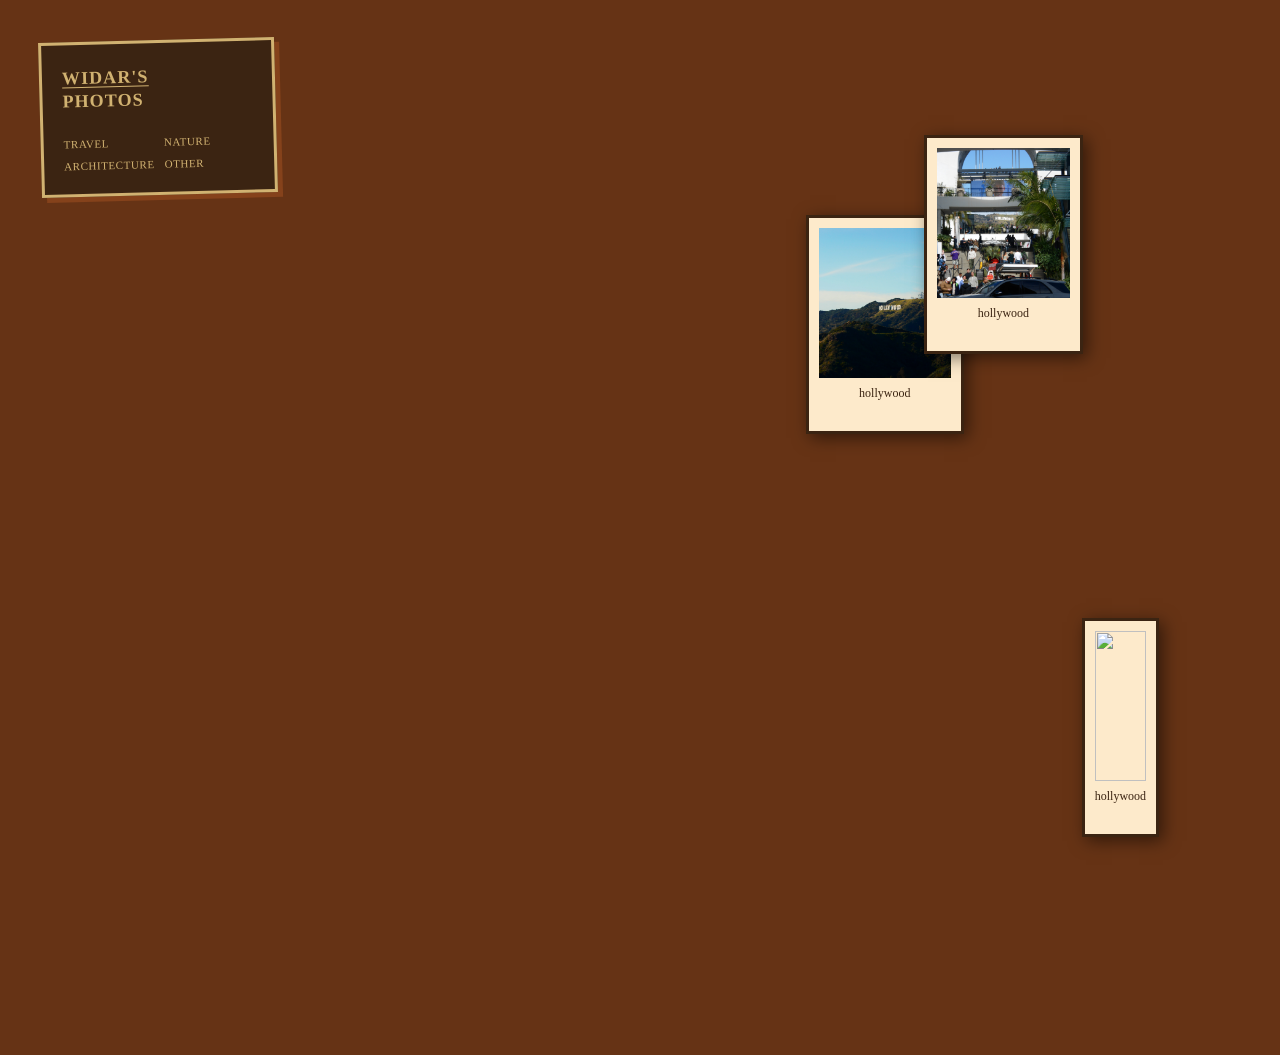
==== index.html @ 5199bc30 "Initial commit" ====
<!DOCTYPE html>
<html lang="en">

<head>
    <meta charset="UTF-8">
    <meta name="viewport" content="width=device-width, initial-scale=1.0">
    <title>Widar's Photos</title>
    <link rel="stylesheet" href="style.css">
    <link rel="icon" type="image/x-icon" href="2026_05_03_0xs_Kleki(2).png">
</head>

<body>
<div id="menu">
    <div id="menu-title">
        <span>Widar's</span>
        <span>Photos</span>
    </div>
    <div id="menu-links">
        <a href="#">travel</a>
        <a href="#">nature</a>
        <a href="#">architecture</a>
        <a href="#">other</a>
    </div>
</div>
    <div id="board">
        <div class="card">
            <img src="foton/HOLLYWOOD.JPG" />
            <div class="drawer">
                <p>Location: hollywood </p>
                <p>34°06'21"N 119°20'21"W</p>
                <p>Camera: Nikon coolpix s2700</p>
                <p>Settings: Auto</p>
            </div>
            <p class="caption">hollywood</p>
        </div>
        
        <div class="card">
            <img src="foton/HOLLYWOOD2.JPG" />
            <div class="drawer">
                <p>Location: hollywood </p>
                <p>34°06'21"N 119°20'21"W</p>
                <p>Camera: Nikon coolpix s2700</p>
                <p>Settings: Auto</p>
            </div>
            <p class="caption">hollywood</p>
            <div class="card">
                <img src="foton/KRKD.jpg" />
                <div class="drawer">
                    <p>Location: Central angeles </p>
                    <p>near 541 S. Spring Street</p>
                    <p>Camera: Nikon coolpix s2700</p>
                    <p>Settings: Auto</p>
                </div>
                <p class="caption">hollywood</p>
            </div>
            <div class="card">
                <img src="foton/BLOMMOR.JPG" />
                <div class="drawer">
                    <p>Location: somewhere around whittier </p>
                    <p>Camera: Nikon coolpix s2700</p>
                    <p>Settings: Auto</p>
                </div>
                <p class="caption">hollywood</p>
            </div>
            <div class="card">
                <img src="foton/hollywood.JPG" />
                <div class="drawer">
                    <p>Location: hollywood </p>
                    <p>34°06'21"N 119°20'21"W</p>
                    <p>Camera: Nikon coolpix s2700</p>
                    <p>Settings: Auto</p>
                </div>
                <p class="caption">hollywood</p>
            </div>
            <div class="card">
                <img src="foton/hollywood.JPG" />
                <div class="drawer">
                    <p>Location: hollywood </p>
                    <p>34°06'21"N 119°20'21"W</p>
                    <p>Camera: Nikon coolpix s2700</p>
                    <p>Settings: Auto</p>
                </div>
                <p class="caption">hollywood</p>
            </div>
    </div>

    <script src="script.js"></script>
</body>

</html>
---- style.css ----
@import url('https://fonts.cdnfonts.com/css/cooper-std');
body {
    margin: 0;
    background: #663315;
}

#board {
    width: 100vw;
    height: 100vh;
    position: relative;
}

.card {
    position: absolute;
    background: #fdeacb;
    padding: 10px 10px 30px;
    cursor: grab;
    box-shadow: 4px 4px 16px rgba(0, 0, 0, 0.5);
    border: #3b2412 solid 3px;
}

.card img {
    width: 100%;
    height: 150px;
    object-fit: cover;
    display: block;
    pointer-events: none;
}

.caption {
    text-align: center;
    font-size: 12px;
    color: #3b2412;
    margin: 8px 0 0;
    font-family: 'Cooper Std', 'Cooper Black', Georgia, serif;
}

.drawer {
    background: #3b2412;
    color: #D1B271;
    font-size: 11px;
    max-height: 0;
    overflow: hidden;
    transition: max-height 0.3s ease;
    font-family: 'Cooper Std', 'Cooper Black', Georgia, serif;
}

.drawer.open {
    max-height: 100px;
    padding: 8px;
}

#menu {
    position: absolute;
    top: 40px;
    left: 40px;
    background: #3b2412;
    color: #D1B271;
    padding: 22px 20px;
    width: 190px;
    z-index: 100;
    border: 3px solid #D1B271;
    box-shadow: 5px 5px 0px #85421b;
    transform: rotate(-1.5deg);
    cursor: default;
    font-family: cooper std, cooper black, georgia, serif;
}

#menu-title {
    display: flex;
    flex-direction: column;
    font-size: 18px;
    font-weight: bold;
    letter-spacing: 0.06em;
    text-transform: uppercase;
    margin-bottom: 24px;
    line-height: 1.3;
}

#menu-title span:first-child {
    text-decoration: underline;
    text-decoration-color: var(--gold);
    text-underline-offset: 3px;
}

#menu-links {
    display: grid;
    grid-template-columns: 1fr 1fr;
    gap: 10px;
}

#menu-links a {
    color: var(--gold);
    text-decoration: none;
    font-size: 11px;
    letter-spacing: 0.05em;
    text-transform: uppercase;
}

#menu-links a:hover {
    color: var(--cream);
    text-decoration: underline;
}

.card.expanded {
    width: 350px;
}

.card.expanded img {
    height: 400px;
}
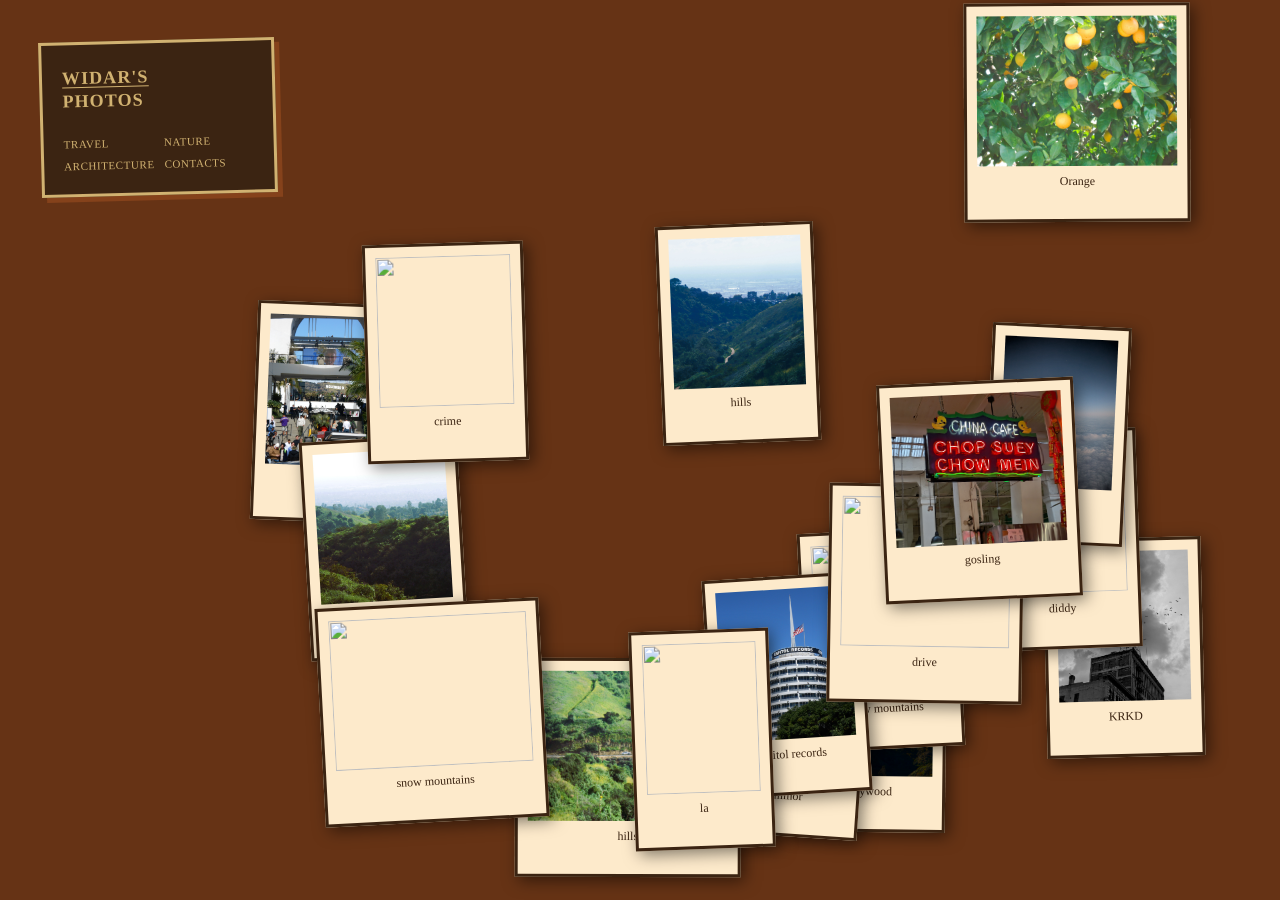
==== commit b0b3d16f: "WW" ====
--- a/index.html
+++ b/index.html
@@ -19,72 +19,208 @@
         <a href="#">travel</a>
         <a href="#">nature</a>
         <a href="#">architecture</a>
-        <a href="#">other</a>
+        <a href="#">contacts</a>
     </div>
 </div>
-    <div id="board">
-        <div class="card">
-            <img src="foton/HOLLYWOOD.JPG" />
-            <div class="drawer">
-                <p>Location: hollywood </p>
-                <p>34°06'21"N 119°20'21"W</p>
-                <p>Camera: Nikon coolpix s2700</p>
-                <p>Settings: Auto</p>
-            </div>
-            <p class="caption">hollywood</p>
-        </div>
-        
-        <div class="card">
-            <img src="foton/HOLLYWOOD2.JPG" />
-            <div class="drawer">
-                <p>Location: hollywood </p>
-                <p>34°06'21"N 119°20'21"W</p>
-                <p>Camera: Nikon coolpix s2700</p>
-                <p>Settings: Auto</p>
-            </div>
-            <p class="caption">hollywood</p>
-            <div class="card">
-                <img src="foton/KRKD.jpg" />
-                <div class="drawer">
-                    <p>Location: Central angeles </p>
-                    <p>near 541 S. Spring Street</p>
-                    <p>Camera: Nikon coolpix s2700</p>
-                    <p>Settings: Auto</p>
-                </div>
-                <p class="caption">hollywood</p>
-            </div>
-            <div class="card">
-                <img src="foton/BLOMMOR.JPG" />
-                <div class="drawer">
-                    <p>Location: somewhere around whittier </p>
-                    <p>Camera: Nikon coolpix s2700</p>
-                    <p>Settings: Auto</p>
-                </div>
-                <p class="caption">hollywood</p>
-            </div>
-            <div class="card">
-                <img src="foton/hollywood.JPG" />
-                <div class="drawer">
-                    <p>Location: hollywood </p>
-                    <p>34°06'21"N 119°20'21"W</p>
-                    <p>Camera: Nikon coolpix s2700</p>
-                    <p>Settings: Auto</p>
-                </div>
-                <p class="caption">hollywood</p>
-            </div>
-            <div class="card">
-                <img src="foton/hollywood.JPG" />
-                <div class="drawer">
-                    <p>Location: hollywood </p>
-                    <p>34°06'21"N 119°20'21"W</p>
-                    <p>Camera: Nikon coolpix s2700</p>
-                    <p>Settings: Auto</p>
-                </div>
-                <p class="caption">hollywood</p>
-            </div>
-    </div>
-
-    <script src="script.js"></script>
+
+<div id="board">
+
+
+    
+    <div class="card">
+        <img src="foton/HOLLYWOOD.JPG" />
+        <div class="drawer">
+            <p>Location: Hollywood</p>
+            <p>34°06'21"N 119°20'21"W</p>
+            <p>Camera: Nikon coolpix s2700</p>
+            <p>Settings: Auto</p>
+        </div>
+        <p class="caption">hollywood</p>
+    </div>
+
+
+    <div class="card">
+        <img src="foton/HOLLYWOOD2.JPG" />
+        <div class="drawer">
+            <p>Location: Hollywood</p>
+            <p>34°06'21"N 119°20'21"W</p>
+            <p>Camera: Nikon coolpix s2700</p>
+            <p>Settings: Auto</p>
+        </div>
+        <p class="caption">hollywood</p>
+    </div>
+
+   
+    <div class="card">
+        <img src="foton/KRKD.jpg" />
+        <div class="drawer">
+            <p>Location: Central LA</p>
+            <p>near 541 S. Spring Street</p>
+            <p>Camera: Nikon coolpix s2700</p>
+            <p>Settings: Auto</p>
+        </div>
+        <p class="caption">KRKD</p>
+    </div>
+
+   
+    <div class="card">
+        <img src="foton/BLOMMOR.JPG" />
+        <div class="drawer">
+            <p>Location: Whittier area</p>
+            <p>Camera: Nikon coolpix s2700</p>
+            <p>Settings: Auto</p>
+        </div>
+        <p class="caption">blommor</p>
+    </div>
+
+   
+    <div class="card">
+        <img src="foton/APELSIN.JPG" />
+        <div class="drawer">
+            <p>Location: somewhere near whittier</p>
+            <p>Camera: Nikon coolpix s2700</p>
+            <p>Settings: Auto</p>
+        </div>
+        <p class="caption">Orange</p>
+    </div>
+
+   
+    <div class="card">
+        <img src="foton/BERG1.JPG" />
+        <div class="drawer">
+            <p>Location: hills near whittier</p>
+            <p>Camera: Nikon coolpix s2700</p>
+            <p>Settings: Auto</p>
+        </div>
+        <p class="caption">hills</p>
+    </div>
+
+    
+    <div class="card">
+        <img src="foton/BERG2.JPG" />
+        <div class="drawer">
+            <p>Location: hills near whittier</p>
+            <p>Camera: Nikon coolpix s2700</p>
+            <p>Settings: Auto</p>
+        </div>
+        <p class="caption">hills</p>
+    </div>
+
+  
+    <div class="card">
+        <img src="foton/BERG3.JPG" />
+        <div class="drawer">
+            <p>Location: hills near whittier</p>
+            <p>Camera: Nikon coolpix s2700</p>
+            <p>Settings: Auto</p>
+        </div>
+        <p class="caption">hills</p>
+    </div>
+
+    
+    <div class="card">
+        <img src="foton/BERGISS.jpg" />
+        <div class="drawer">
+            <p>Location: between Billings and Salt lake city</p>
+            <p>Camera: Nikon coolpix s2700</p>
+            <p>Settings: Auto</p>
+        </div>
+        <p class="caption">snow mountains</p>
+    </div>
+
+    
+    <div class="card">
+        <img src="foton/BERGIS2S.jpg" />
+        <div class="drawer">
+            <p>Location: middle of nowhere</p>
+            <p>Camera: Nikon coolpix s2700</p>
+            <p>Settings: Auto</p>
+        </div>
+        <p class="caption">snow mountains</p>
+    </div>
+
+   
+    <div class="card">
+        <img src="foton/CAPITOL.JPG" />
+        <div class="drawer">
+            <p>Location: capitol records</p>
+            <p>Camera: Nikon coolpix s2700</p>
+            <p>Settings: Auto</p>
+        </div>
+        <p class="caption">capitol records</p>
+    </div>
+
+    
+    <div class="card">
+        <img src="foton/DIDDY.jpg" />
+        <div class="drawer">
+            <p>Location: hollywood diddy</p>
+            <p>Camera: Nikon coolpix s2700</p>
+            <p>Settings: Auto</p>
+        </div>
+        <p class="caption">diddy</p>
+    </div>
+
+    
+    <div class="card">
+        <img src="foton/FLYG.jpg" />
+        <div class="drawer">
+            <p>Location: flight home</p>
+            <p>Camera: Google pixel 9a</p>
+            <p>Settings: Auto</p>
+        </div>
+        <p class="caption">flight</p>
+    </div>
+
+    
+    <div class="card">
+        <img src="foton/MATIXAHH.jpg" />
+        <div class="drawer">
+            <p>Location: highway besides los angeles</p>
+            <p>Camera: Google pixel 9a</p>
+            <p>Settings: Auto</p>
+        </div>
+        <p class="caption">drive</p>
+    </div>
+
+    
+    <div class="card">
+        <img src="foton/SOAD.jpg" />
+        <div class="drawer">
+            <p>Location: food court inside los angeles</p>
+            <p>same food place as in lalaland</p>
+            <p>Camera: Google pixel 9a</p>
+            <p>Settings: Auto</p>
+        </div>
+        <p class="caption">gosling</p>
+    </div>
+
+    
+    <div class="card">
+        <img src="foton/STAD.JPG" />
+        <div class="drawer">
+            <p>Location: whittier college</p>
+            <p>Camera: Google pixel 9a</p>
+            <p>Settings: Auto</p>
+        </div>
+        <p class="caption">la</p>
+    </div>
+
+    
+    <div class="card">
+        <img src="foton/STAD2.jpg" />
+        <div class="drawer">
+            <p>Location: Griffith Observatory</p>
+            <p>same place as in gta 5</p>
+            <p>Camera: Google pixel 9a</p>
+            <p>Settings: Auto</p>
+        </div>
+        <p class="caption">crime</p>
+    </div>
+
+</div>
+
+<script src="scripts.js"></script>
 </body>
 
-</html>+</html>
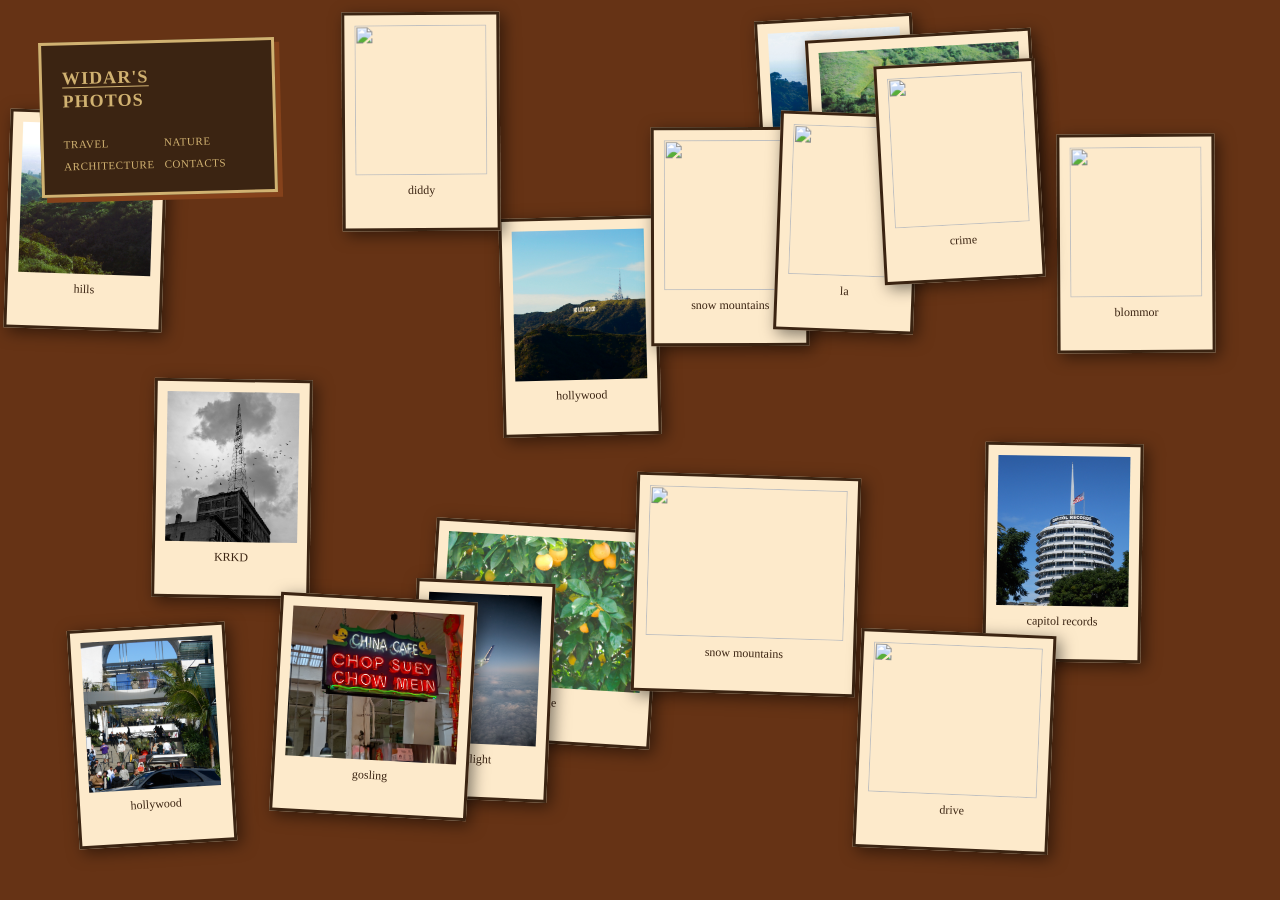
==== commit 78fb160c: "W" ====
--- a/index.html
+++ b/index.html
@@ -220,7 +220,7 @@
 
 </div>
 
-<script src="scripts.js"></script>
+<script src="script.js"></script>
 </body>
 
 </html>
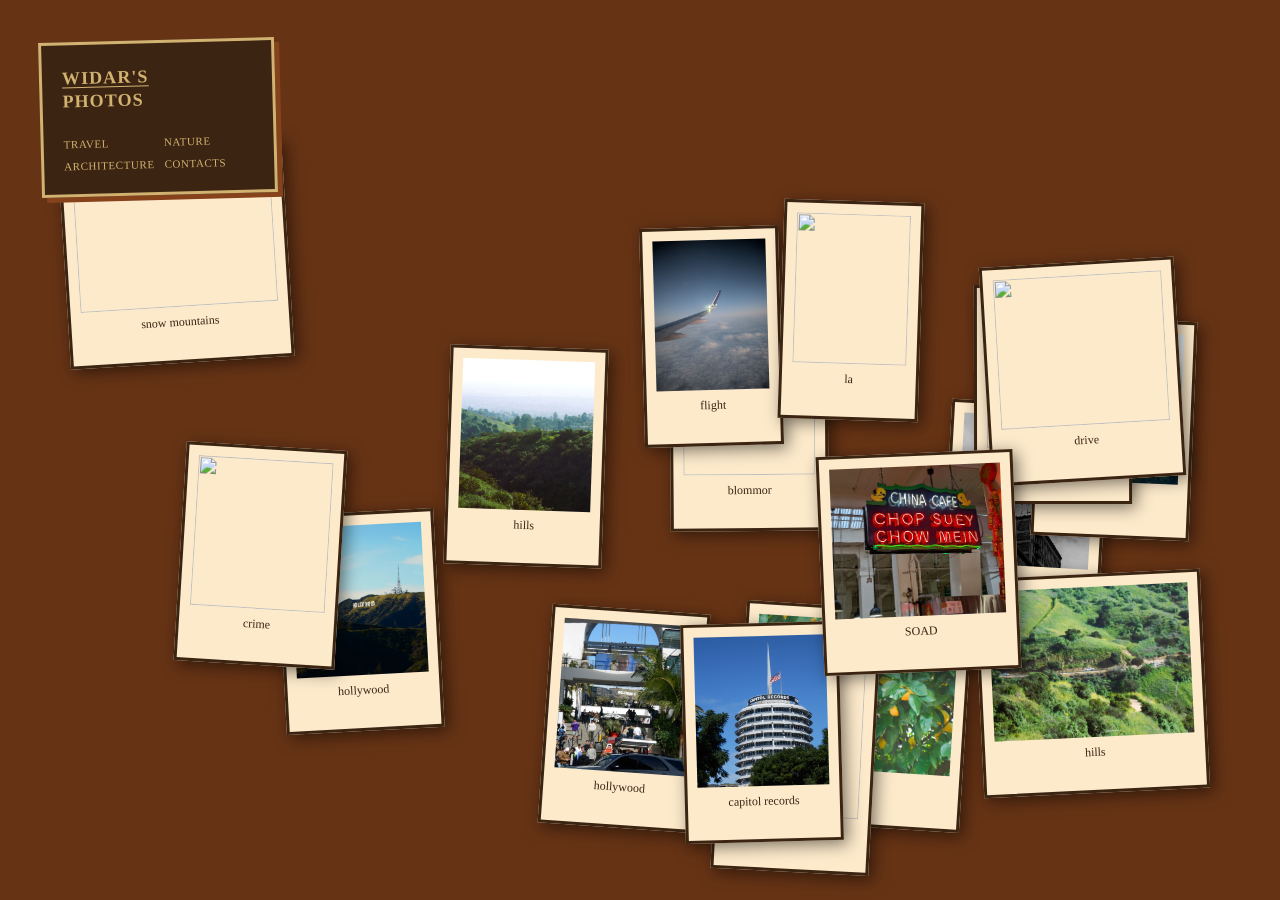
==== commit 68809da8: "cc" ====
--- a/index.html
+++ b/index.html
@@ -1,226 +1,204 @@
 <!DOCTYPE html>
 <html lang="en">
-
-<head>
-    <meta charset="UTF-8">
-    <meta name="viewport" content="width=device-width, initial-scale=1.0">
+  <head>
+    <meta charset="UTF-8" />
+    <meta name="viewport" content="width=device-width, initial-scale=1.0" />
     <title>Widar's Photos</title>
-    <link rel="stylesheet" href="style.css">
-    <link rel="icon" type="image/x-icon" href="2026_05_03_0xs_Kleki(2).png">
-</head>
-
-<body>
-<div id="menu">
-    <div id="menu-title">
+    <link rel="stylesheet" href="style.css" />
+    <link rel="icon" type="image/x-icon" href="2026_05_03_0xs_Kleki(2).png" />
+  </head>
+
+  <body>
+    <div id="menu">
+      <div id="menu-title">
         <span>Widar's</span>
         <span>Photos</span>
-    </div>
-    <div id="menu-links">
+      </div>
+      <div id="menu-links">
         <a href="#">travel</a>
         <a href="#">nature</a>
         <a href="#">architecture</a>
         <a href="#">contacts</a>
+      </div>
     </div>
-</div>
-
-<div id="board">
-
-
-    
-    <div class="card">
+
+    <div id="board">
+      <div class="card">
         <img src="foton/HOLLYWOOD.JPG" />
         <div class="drawer">
-            <p>Location: Hollywood</p>
-            <p>34°06'21"N 119°20'21"W</p>
-            <p>Camera: Nikon coolpix s2700</p>
-            <p>Settings: Auto</p>
+          <p>Location: Hollywood</p>
+          <p>34°06'21"N 119°20'21"W</p>
+          <p>Camera: Nikon coolpix s2700</p>
+          <p>Settings: Auto</p>
         </div>
         <p class="caption">hollywood</p>
+      </div>
+
+      <div class="card">
+        <img src="foton/HOLLYWOOD2.JPG" />
+        <div class="drawer">
+          <p>Location: Hollywood</p>
+          <p>34°06'21"N 119°20'21"W</p>
+          <p>Camera: Nikon coolpix s2700</p>
+          <p>Settings: Auto</p>
+        </div>
+        <p class="caption">hollywood</p>
+      </div>
+
+      <div class="card">
+        <img src="foton/KRKD.jpg" />
+        <div class="drawer">
+          <p>Location: Central LA</p>
+          <p>near 541 S. Spring Street</p>
+          <p>Camera: Nikon coolpix s2700</p>
+          <p>Settings: Auto</p>
+        </div>
+        <p class="caption">KRKD</p>
+      </div>
+
+      <div class="card">
+        <img src="foton/BLOMMOR.JPG" />
+        <div class="drawer">
+          <p>Location: Whittier area</p>
+          <p>Camera: Nikon coolpix s2700</p>
+          <p>Settings: Auto</p>
+        </div>
+        <p class="caption">blommor</p>
+      </div>
+
+      <div class="card">
+        <img src="foton/APELSIN.JPG" />
+        <div class="drawer">
+          <p>Location: somewhere near whittier</p>
+          <p>Camera: Nikon coolpix s2700</p>
+          <p>Settings: Auto</p>
+        </div>
+        <p class="caption">Orange</p>
+      </div>
+
+      <div class="card">
+        <img src="foton/BERG1.JPG" />
+        <div class="drawer">
+          <p>Location: hills near whittier</p>
+          <p>Camera: Nikon coolpix s2700</p>
+          <p>Settings: Auto</p>
+        </div>
+        <p class="caption">hills</p>
+      </div>
+
+      <div class="card">
+        <img src="foton/BERG2.JPG" />
+        <div class="drawer">
+          <p>Location: hills near whittier</p>
+          <p>Camera: Nikon coolpix s2700</p>
+          <p>Settings: Auto</p>
+        </div>
+        <p class="caption">hills</p>
+      </div>
+
+      <div class="card">
+        <img src="foton/BERG3.JPG" />
+        <div class="drawer">
+          <p>Location: hills near whittier</p>
+          <p>Camera: Nikon coolpix s2700</p>
+          <p>Settings: Auto</p>
+        </div>
+        <p class="caption">hills</p>
+      </div>
+
+      <div class="card">
+        <img src="foton/BERGISS.jpg" />
+        <div class="drawer">
+          <p>Location: between Billings and Salt lake city</p>
+          <p>Camera: Nikon coolpix s2700</p>
+          <p>Settings: Auto</p>
+        </div>
+        <p class="caption">snow mountains</p>
+      </div>
+
+      <div class="card">
+        <img src="foton/BERGIS2S.jpg" />
+        <div class="drawer">
+          <p>Location: middle of nowhere</p>
+          <p>Camera: Nikon coolpix s2700</p>
+          <p>Settings: Auto</p>
+        </div>
+        <p class="caption">snow mountains</p>
+      </div>
+
+      <div class="card">
+        <img src="foton/CAPITOL.JPG" />
+        <div class="drawer">
+          <p>Location: capitol records</p>
+          <p>Camera: Nikon coolpix s2700</p>
+          <p>Settings: Auto</p>
+        </div>
+        <p class="caption">capitol records</p>
+      </div>
+
+      <div class="card">
+        <img src="foton/DIDDY.jpg" />
+        <div class="drawer">
+          <p>Location: hollywood diddy</p>
+          <p>Camera: Nikon coolpix s2700</p>
+          <p>Settings: Auto</p>
+        </div>
+        <p class="caption">diddy</p>
+      </div>
+
+      <div class="card">
+        <img src="foton/FLYG.jpg" />
+        <div class="drawer">
+          <p>Location: flight home</p>
+          <p>Camera: Google pixel 9a</p>
+          <p>Settings: Auto</p>
+        </div>
+        <p class="caption">flight</p>
+      </div>
+
+      <div class="card">
+        <img src="foton/MATIXAHH.jpg" />
+        <div class="drawer">
+          <p>Location: highway besides los angeles</p>
+          <p>Camera: Google pixel 9a</p>
+          <p>Settings: Auto</p>
+        </div>
+        <p class="caption">drive</p>
+      </div>
+
+      <div class="card">
+        <img src="foton/SOAD.jpg" />
+        <div class="drawer">
+          <p>Location: food court inside los angeles</p>
+          <p>same food place as in lalaland</p>
+          <p>Camera: Google pixel 9a</p>
+          <p>Settings: Auto</p>
+        </div>
+        <p class="caption">SOAD</p>
+      </div>
+
+      <div class="card">
+        <img src="foton/STAD.JPG" />
+        <div class="drawer">
+          <p>Location: whittier college</p>
+          <p>Camera: Google pixel 9a</p>
+          <p>Settings: Auto</p>
+        </div>
+        <p class="caption">la</p>
+      </div>
+
+      <div class="card">
+        <img src="foton/STAD2.jpg" />
+        <div class="drawer">
+          <p>Location: Griffith Observatory</p>
+          <p>same place as in gta 5</p>
+          <p>Camera: Google pixel 9a</p>
+          <p>Settings: Auto</p>
+        </div>
+        <p class="caption">crime</p>
+      </div>
     </div>
 
-
-    <div class="card">
-        <img src="foton/HOLLYWOOD2.JPG" />
-        <div class="drawer">
-            <p>Location: Hollywood</p>
-            <p>34°06'21"N 119°20'21"W</p>
-            <p>Camera: Nikon coolpix s2700</p>
-            <p>Settings: Auto</p>
-        </div>
-        <p class="caption">hollywood</p>
-    </div>
-
-   
-    <div class="card">
-        <img src="foton/KRKD.jpg" />
-        <div class="drawer">
-            <p>Location: Central LA</p>
-            <p>near 541 S. Spring Street</p>
-            <p>Camera: Nikon coolpix s2700</p>
-            <p>Settings: Auto</p>
-        </div>
-        <p class="caption">KRKD</p>
-    </div>
-
-   
-    <div class="card">
-        <img src="foton/BLOMMOR.JPG" />
-        <div class="drawer">
-            <p>Location: Whittier area</p>
-            <p>Camera: Nikon coolpix s2700</p>
-            <p>Settings: Auto</p>
-        </div>
-        <p class="caption">blommor</p>
-    </div>
-
-   
-    <div class="card">
-        <img src="foton/APELSIN.JPG" />
-        <div class="drawer">
-            <p>Location: somewhere near whittier</p>
-            <p>Camera: Nikon coolpix s2700</p>
-            <p>Settings: Auto</p>
-        </div>
-        <p class="caption">Orange</p>
-    </div>
-
-   
-    <div class="card">
-        <img src="foton/BERG1.JPG" />
-        <div class="drawer">
-            <p>Location: hills near whittier</p>
-            <p>Camera: Nikon coolpix s2700</p>
-            <p>Settings: Auto</p>
-        </div>
-        <p class="caption">hills</p>
-    </div>
-
-    
-    <div class="card">
-        <img src="foton/BERG2.JPG" />
-        <div class="drawer">
-            <p>Location: hills near whittier</p>
-            <p>Camera: Nikon coolpix s2700</p>
-            <p>Settings: Auto</p>
-        </div>
-        <p class="caption">hills</p>
-    </div>
-
-  
-    <div class="card">
-        <img src="foton/BERG3.JPG" />
-        <div class="drawer">
-            <p>Location: hills near whittier</p>
-            <p>Camera: Nikon coolpix s2700</p>
-            <p>Settings: Auto</p>
-        </div>
-        <p class="caption">hills</p>
-    </div>
-
-    
-    <div class="card">
-        <img src="foton/BERGISS.jpg" />
-        <div class="drawer">
-            <p>Location: between Billings and Salt lake city</p>
-            <p>Camera: Nikon coolpix s2700</p>
-            <p>Settings: Auto</p>
-        </div>
-        <p class="caption">snow mountains</p>
-    </div>
-
-    
-    <div class="card">
-        <img src="foton/BERGIS2S.jpg" />
-        <div class="drawer">
-            <p>Location: middle of nowhere</p>
-            <p>Camera: Nikon coolpix s2700</p>
-            <p>Settings: Auto</p>
-        </div>
-        <p class="caption">snow mountains</p>
-    </div>
-
-   
-    <div class="card">
-        <img src="foton/CAPITOL.JPG" />
-        <div class="drawer">
-            <p>Location: capitol records</p>
-            <p>Camera: Nikon coolpix s2700</p>
-            <p>Settings: Auto</p>
-        </div>
-        <p class="caption">capitol records</p>
-    </div>
-
-    
-    <div class="card">
-        <img src="foton/DIDDY.jpg" />
-        <div class="drawer">
-            <p>Location: hollywood diddy</p>
-            <p>Camera: Nikon coolpix s2700</p>
-            <p>Settings: Auto</p>
-        </div>
-        <p class="caption">diddy</p>
-    </div>
-
-    
-    <div class="card">
-        <img src="foton/FLYG.jpg" />
-        <div class="drawer">
-            <p>Location: flight home</p>
-            <p>Camera: Google pixel 9a</p>
-            <p>Settings: Auto</p>
-        </div>
-        <p class="caption">flight</p>
-    </div>
-
-    
-    <div class="card">
-        <img src="foton/MATIXAHH.jpg" />
-        <div class="drawer">
-            <p>Location: highway besides los angeles</p>
-            <p>Camera: Google pixel 9a</p>
-            <p>Settings: Auto</p>
-        </div>
-        <p class="caption">drive</p>
-    </div>
-
-    
-    <div class="card">
-        <img src="foton/SOAD.jpg" />
-        <div class="drawer">
-            <p>Location: food court inside los angeles</p>
-            <p>same food place as in lalaland</p>
-            <p>Camera: Google pixel 9a</p>
-            <p>Settings: Auto</p>
-        </div>
-        <p class="caption">gosling</p>
-    </div>
-
-    
-    <div class="card">
-        <img src="foton/STAD.JPG" />
-        <div class="drawer">
-            <p>Location: whittier college</p>
-            <p>Camera: Google pixel 9a</p>
-            <p>Settings: Auto</p>
-        </div>
-        <p class="caption">la</p>
-    </div>
-
-    
-    <div class="card">
-        <img src="foton/STAD2.jpg" />
-        <div class="drawer">
-            <p>Location: Griffith Observatory</p>
-            <p>same place as in gta 5</p>
-            <p>Camera: Google pixel 9a</p>
-            <p>Settings: Auto</p>
-        </div>
-        <p class="caption">crime</p>
-    </div>
-
-</div>
-
-<script src="script.js"></script>
-</body>
-
+    <script src="script.js"></script>
+  </body>
 </html>
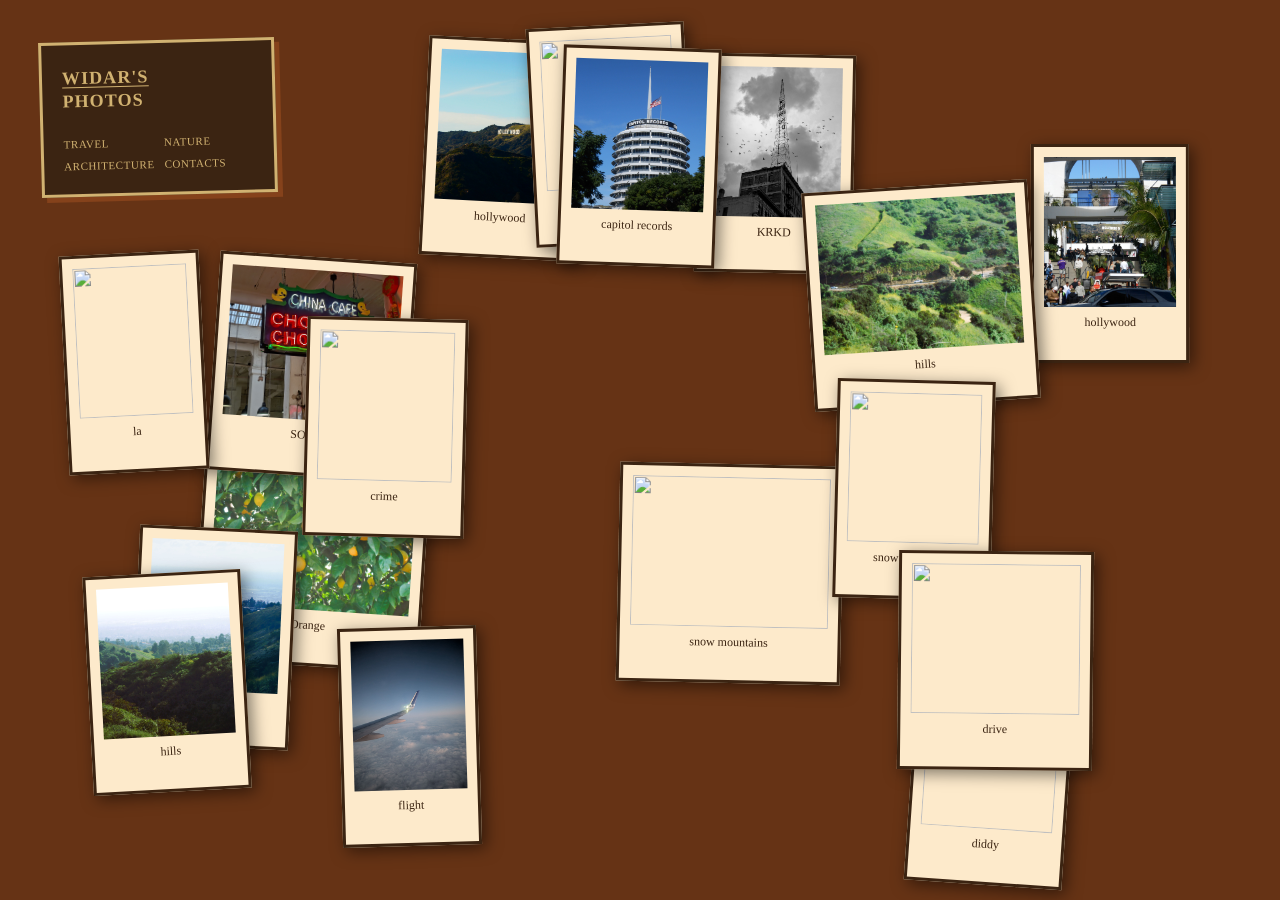
==== commit 203c1b75: "fwf" ====
--- a/index.html
+++ b/index.html
@@ -199,6 +199,6 @@
       </div>
     </div>
 
-    <script src="script.js"></script>
+    <script src="scripts.js"></script>
   </body>
 </html>
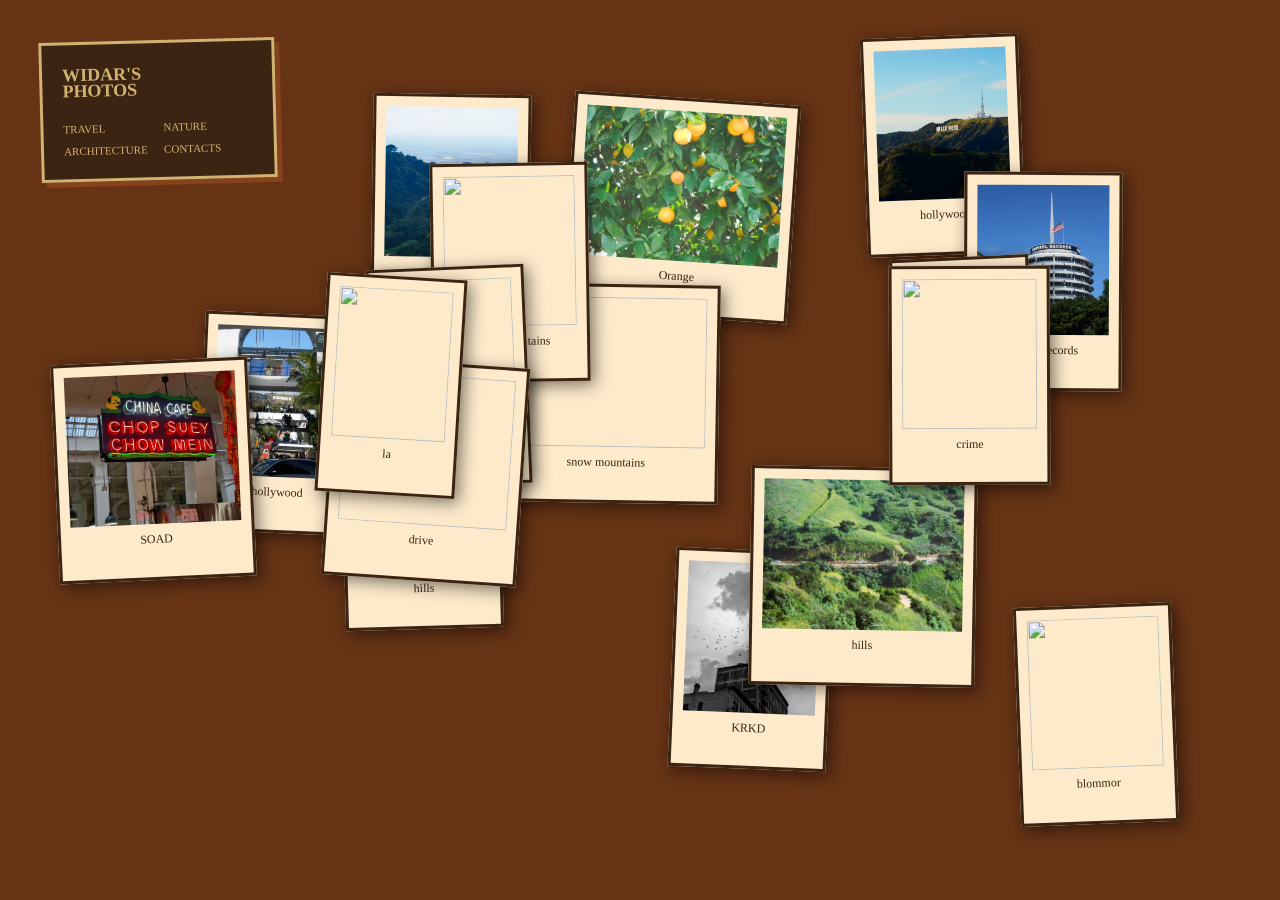
==== commit af20ae7e: "6767" ====
--- a/index.html
+++ b/index.html
@@ -5,7 +5,7 @@
     <meta name="viewport" content="width=device-width, initial-scale=1.0" />
     <title>Widar's Photos</title>
     <link rel="stylesheet" href="style.css" />
-    <link rel="icon" type="image/x-icon" href="2026_05_03_0xs_Kleki(2).png" />
+    <link rel="icon" type="image/x-icon" href="LOGO1.png" />
   </head>
 
   <body>
@@ -15,10 +15,10 @@
         <span>Photos</span>
       </div>
       <div id="menu-links">
-        <a href="#">travel</a>
-        <a href="#">nature</a>
-        <a href="#">architecture</a>
-        <a href="#">contacts</a>
+        <a href="travel.html">travel</a>
+        <a href="nature.html">nature</a>
+        <a href="buildings.html">architecture</a>
+        <a href="contact.html">contacts</a>
       </div>
     </div>
 
@@ -199,6 +199,6 @@
       </div>
     </div>
 
-    <script src="scripts.js"></script>
+    <script src="script.js"></script>
   </body>
 </html>
--- a/style.css
+++ b/style.css
@@ -7,7 +7,7 @@
 #board {
     width: 100vw;
     height: 100vh;
-    position: relative;
+    
 }
 
 .card {
@@ -71,16 +71,9 @@
     flex-direction: column;
     font-size: 18px;
     font-weight: bold;
-    letter-spacing: 0.06em;
     text-transform: uppercase;
     margin-bottom: 24px;
-    line-height: 1.3;
-}
-
-#menu-title span:first-child {
-    text-decoration: underline;
-    text-decoration-color: var(--gold);
-    text-underline-offset: 3px;
+    line-height: 0.9;
 }
 
 #menu-links {
@@ -90,15 +83,14 @@
 }
 
 #menu-links a {
-    color: var(--gold);
+    color: #D1B271;
     text-decoration: none;
     font-size: 11px;
-    letter-spacing: 0.05em;
     text-transform: uppercase;
 }
 
 #menu-links a:hover {
-    color: var(--cream);
+
     text-decoration: underline;
 }
 
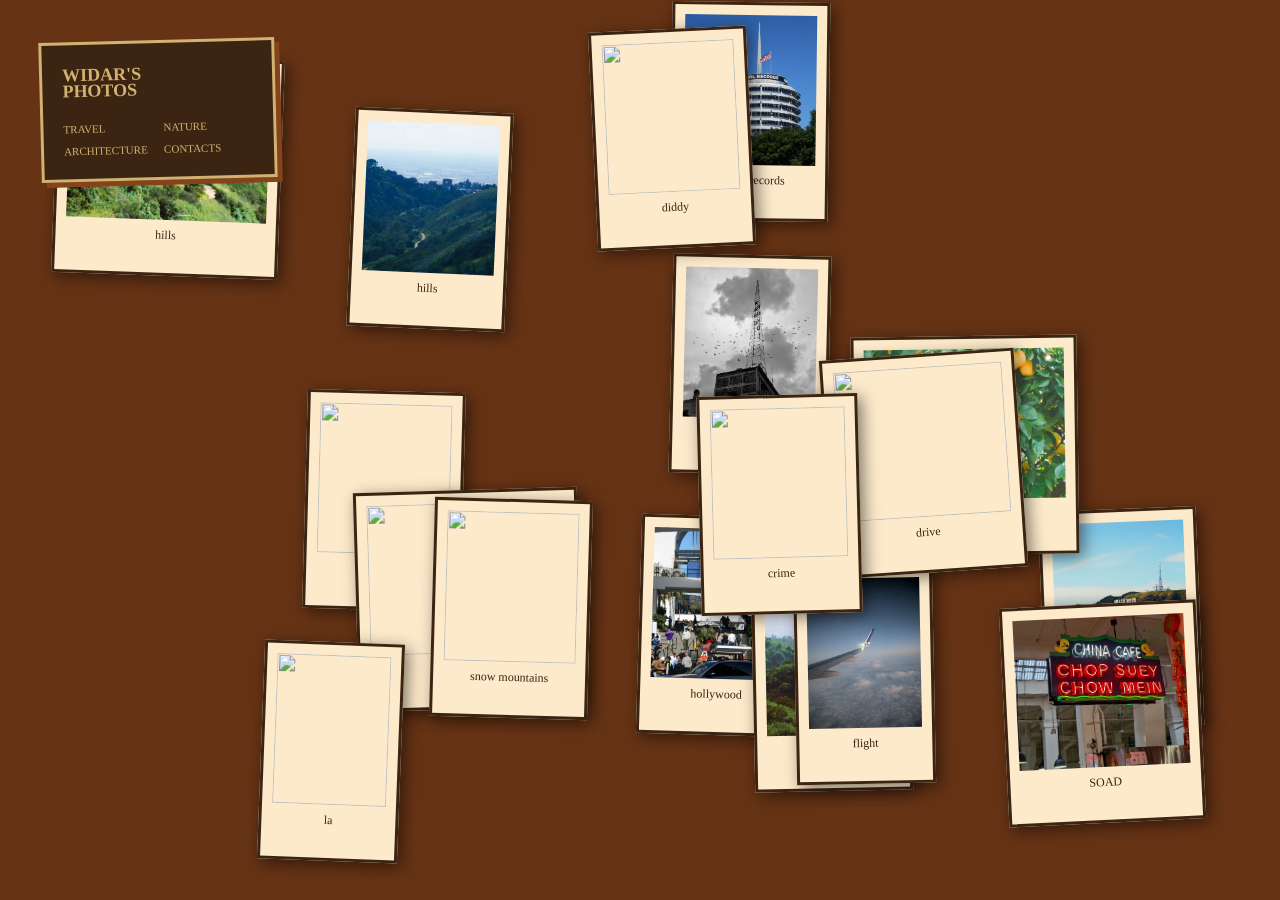
==== commit 4727f659: "123" ====
--- a/index.html
+++ b/index.html
@@ -5,7 +5,7 @@
     <meta name="viewport" content="width=device-width, initial-scale=1.0" />
     <title>Widar's Photos</title>
     <link rel="stylesheet" href="style.css" />
-    <link rel="icon" type="image/x-icon" href="LOGO1.png" />
+    <link rel="icon" type="image/x-icon" href="foton/LOGO1.png" />
   </head>
 
   <body>
